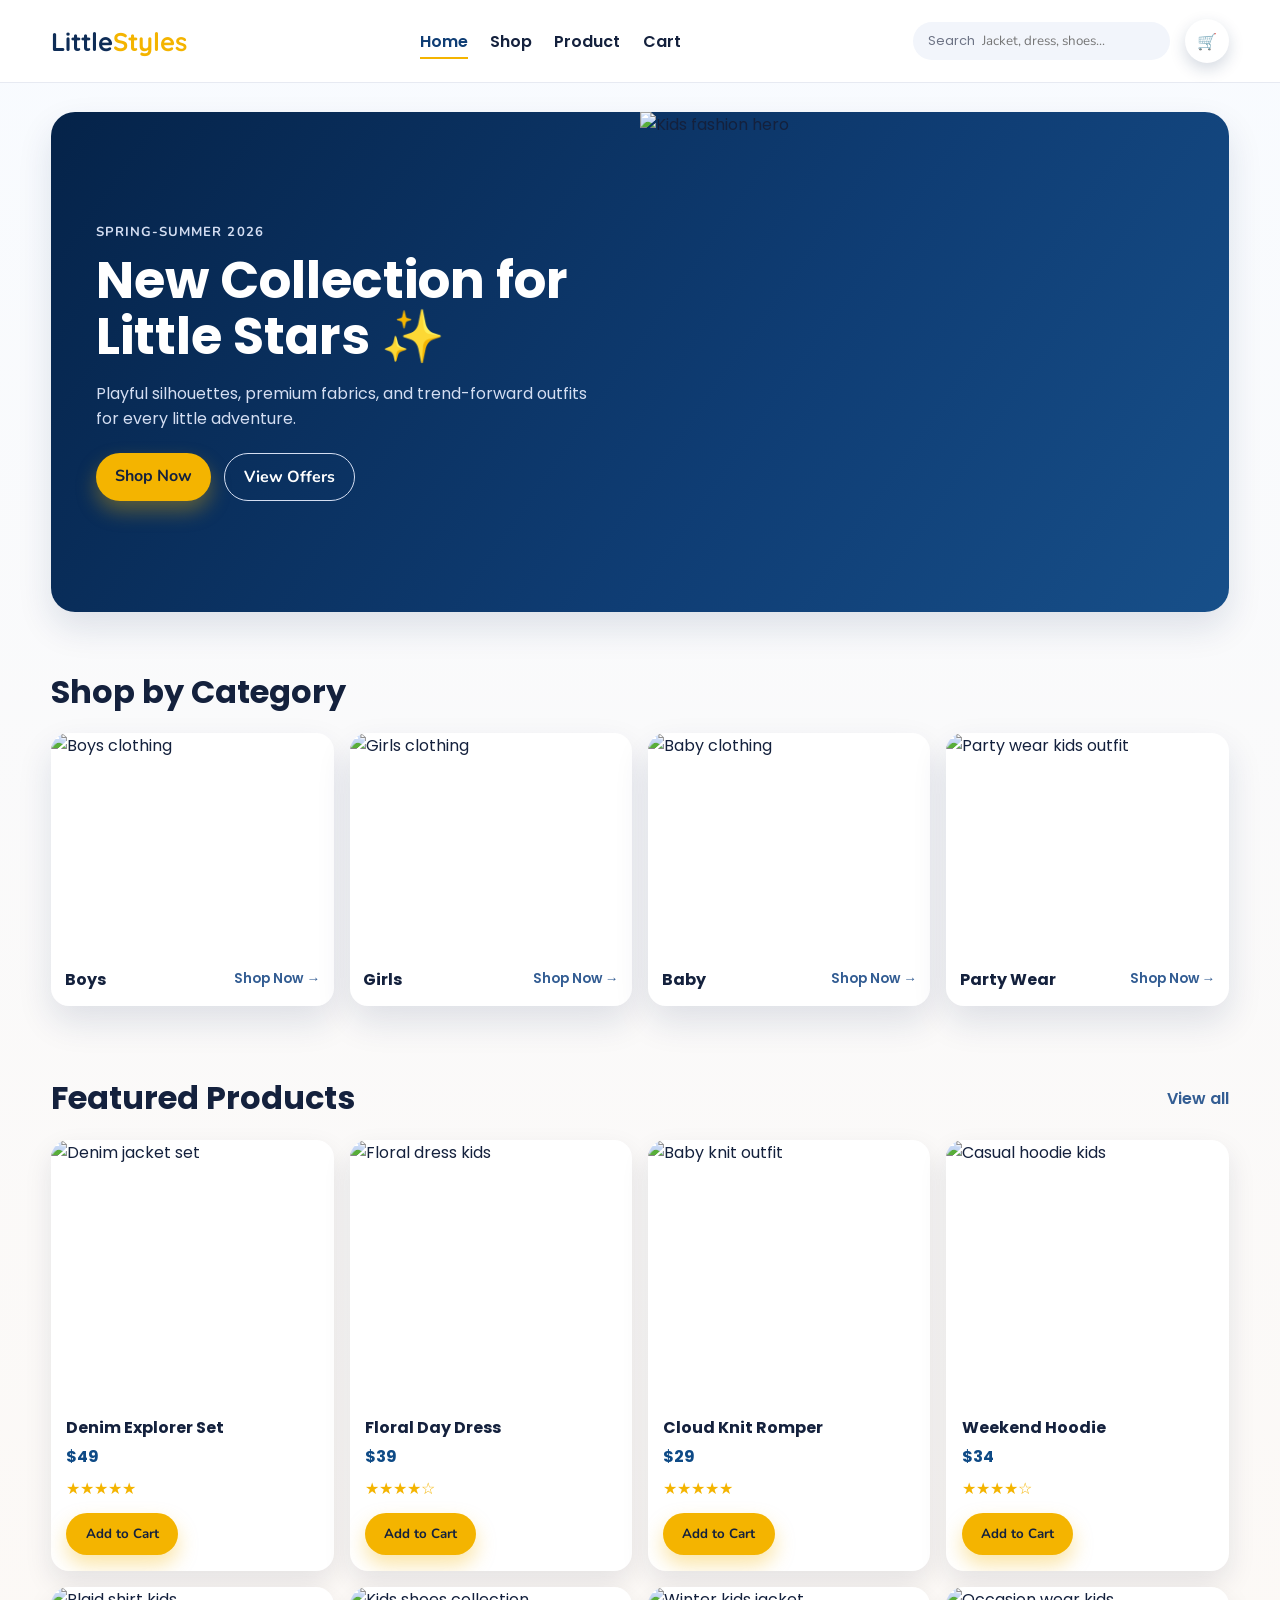
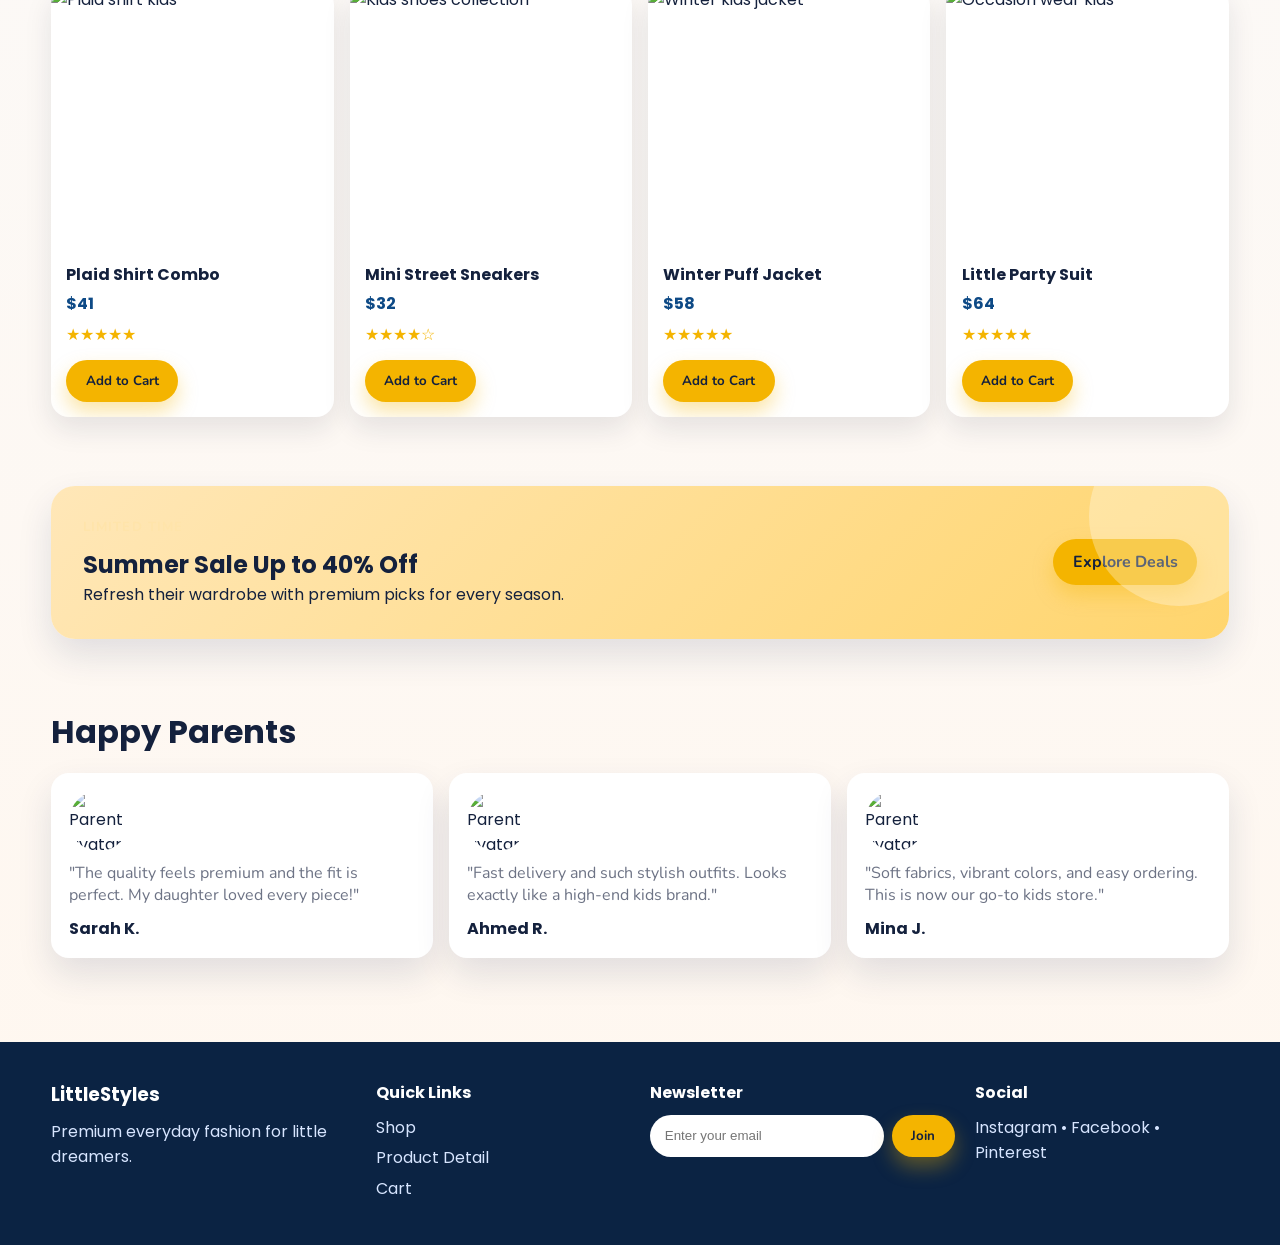
==== index.html @ 6ac4f58c "init" ====
<!DOCTYPE html>
<html lang="en">
<head>
  <meta charset="UTF-8" />
  <meta name="viewport" content="width=device-width, initial-scale=1.0" />
  <title>Little Styles | Kids Fashion Home</title>
  <link rel="preconnect" href="https://fonts.googleapis.com">
  <link rel="preconnect" href="https://fonts.gstatic.com" crossorigin>
  <link href="https://fonts.googleapis.com/css2?family=Nunito:wght@400;600;700;800&family=Poppins:wght@400;500;600;700;800&family=Quicksand:wght@500;600;700&display=swap" rel="stylesheet">
  <link rel="stylesheet" href="styles.css">
</head>
<body data-page="home">
  <header class="site-header">
    <div class="container nav-shell">
      <a href="index.html" class="logo">Little<span>Styles</span></a>
      <nav class="nav-links">
        <a href="index.html">Home</a>
        <a href="products.html">Shop</a>
        <a href="product-detail.html">Product</a>
        <a href="cart.html">Cart</a>
      </nav>
      <div class="nav-actions">
        <label class="search-wrap">
          <span>Search</span>
          <input type="search" placeholder="Jacket, dress, shoes..." />
        </label>
        <a href="cart.html" class="cart-icon" aria-label="Open cart">🛒<span class="cart-count js-cart-count">0</span></a>
      </div>
    </div>
  </header>

  <main>
    <section class="hero">
      <div class="container hero-shell js-parallax" data-speed="0.08">
        <div class="hero-copy">
          <p class="eyebrow">Spring-Summer 2026</p>
          <h1>New Collection for Little Stars ✨</h1>
          <p>Playful silhouettes, premium fabrics, and trend-forward outfits for every little adventure.</p>
          <div class="hero-ctas">
            <a class="btn btn-primary" href="products.html">Shop Now</a>
            <a class="btn btn-outline" href="#offers">View Offers</a>
          </div>
        </div>
        <img src="https://images.pexels.com/photos/3661550/pexels-photo-3661550.jpeg?auto=compress&cs=tinysrgb&w=1200" alt="Kids fashion hero">
      </div>
    </section>

    <section class="section reveal">
      <div class="container">
        <div class="section-head">
          <h2>Shop by Category</h2>
        </div>
        <div class="category-grid">
          <article class="category-card">
            <img src="https://images.pexels.com/photos/1620760/pexels-photo-1620760.jpeg?auto=compress&cs=tinysrgb&w=900" alt="Boys clothing">
            <div class="category-content"><h3>Boys</h3><a href="products.html">Shop Now →</a></div>
          </article>
          <article class="category-card">
            <img src="https://images.pexels.com/photos/1620770/pexels-photo-1620770.jpeg?auto=compress&cs=tinysrgb&w=900" alt="Girls clothing">
            <div class="category-content"><h3>Girls</h3><a href="products.html">Shop Now →</a></div>
          </article>
          <article class="category-card">
            <img src="https://images.pexels.com/photos/459953/pexels-photo-459953.jpeg?auto=compress&cs=tinysrgb&w=900" alt="Baby clothing">
            <div class="category-content"><h3>Baby</h3><a href="products.html">Shop Now →</a></div>
          </article>
          <article class="category-card">
            <img src="https://images.pexels.com/photos/5935728/pexels-photo-5935728.jpeg?auto=compress&cs=tinysrgb&w=900" alt="Party wear kids outfit">
            <div class="category-content"><h3>Party Wear</h3><a href="products.html">Shop Now →</a></div>
          </article>
        </div>
      </div>
    </section>

    <section class="section reveal">
      <div class="container">
        <div class="section-head">
          <h2>Featured Products</h2>
          <a href="products.html" class="inline-link">View all</a>
        </div>
        <div class="product-grid">
          <article class="product-card" data-id="denim-explorer-set" data-name="Denim Explorer Set" data-price="49" data-image="https://images.pexels.com/photos/5559987/pexels-photo-5559987.jpeg?auto=compress&cs=tinysrgb&w=900">
            <img src="https://images.pexels.com/photos/5559987/pexels-photo-5559987.jpeg?auto=compress&cs=tinysrgb&w=900" alt="Denim jacket set">
            <div class="product-info">
              <h3>Denim Explorer Set</h3>
              <p class="price">$49</p>
              <p class="rating">★★★★★</p>
              <button class="btn btn-primary add-to-cart">Add to Cart</button>
            </div>
          </article>
          <article class="product-card" data-id="floral-day-dress" data-name="Floral Day Dress" data-price="39" data-image="https://images.pexels.com/photos/5623078/pexels-photo-5623078.jpeg?auto=compress&cs=tinysrgb&w=900">
            <img src="https://images.pexels.com/photos/5623078/pexels-photo-5623078.jpeg?auto=compress&cs=tinysrgb&w=900" alt="Floral dress kids">
            <div class="product-info">
              <h3>Floral Day Dress</h3>
              <p class="price">$39</p>
              <p class="rating">★★★★☆</p>
              <button class="btn btn-primary add-to-cart">Add to Cart</button>
            </div>
          </article>
          <article class="product-card" data-id="cloud-knit-romper" data-name="Cloud Knit Romper" data-price="29" data-image="https://images.pexels.com/photos/3661367/pexels-photo-3661367.jpeg?auto=compress&cs=tinysrgb&w=900">
            <img src="https://images.pexels.com/photos/3661367/pexels-photo-3661367.jpeg?auto=compress&cs=tinysrgb&w=900" alt="Baby knit outfit">
            <div class="product-info">
              <h3>Cloud Knit Romper</h3>
              <p class="price">$29</p>
              <p class="rating">★★★★★</p>
              <button class="btn btn-primary add-to-cart">Add to Cart</button>
            </div>
          </article>
          <article class="product-card" data-id="weekend-hoodie" data-name="Weekend Hoodie" data-price="34" data-image="https://images.pexels.com/photos/1620768/pexels-photo-1620768.jpeg?auto=compress&cs=tinysrgb&w=900">
            <img src="https://images.pexels.com/photos/1620768/pexels-photo-1620768.jpeg?auto=compress&cs=tinysrgb&w=900" alt="Casual hoodie kids">
            <div class="product-info">
              <h3>Weekend Hoodie</h3>
              <p class="price">$34</p>
              <p class="rating">★★★★☆</p>
              <button class="btn btn-primary add-to-cart">Add to Cart</button>
            </div>
          </article>
          <article class="product-card" data-id="plaid-shirt-combo" data-name="Plaid Shirt Combo" data-price="41" data-image="https://images.pexels.com/photos/5559993/pexels-photo-5559993.jpeg?auto=compress&cs=tinysrgb&w=900">
            <img src="https://images.pexels.com/photos/5559993/pexels-photo-5559993.jpeg?auto=compress&cs=tinysrgb&w=900" alt="Plaid shirt kids">
            <div class="product-info">
              <h3>Plaid Shirt Combo</h3>
              <p class="price">$41</p>
              <p class="rating">★★★★★</p>
              <button class="btn btn-primary add-to-cart">Add to Cart</button>
            </div>
          </article>
          <article class="product-card" data-id="mini-street-sneakers" data-name="Mini Street Sneakers" data-price="32" data-image="https://images.pexels.com/photos/5560047/pexels-photo-5560047.jpeg?auto=compress&cs=tinysrgb&w=900">
            <img src="https://images.pexels.com/photos/5560047/pexels-photo-5560047.jpeg?auto=compress&cs=tinysrgb&w=900" alt="Kids shoes collection">
            <div class="product-info">
              <h3>Mini Street Sneakers</h3>
              <p class="price">$32</p>
              <p class="rating">★★★★☆</p>
              <button class="btn btn-primary add-to-cart">Add to Cart</button>
            </div>
          </article>
          <article class="product-card" data-id="winter-puff-jacket" data-name="Winter Puff Jacket" data-price="58" data-image="https://images.pexels.com/photos/5886042/pexels-photo-5886042.jpeg?auto=compress&cs=tinysrgb&w=900">
            <img src="https://images.pexels.com/photos/5886042/pexels-photo-5886042.jpeg?auto=compress&cs=tinysrgb&w=900" alt="Winter kids jacket">
            <div class="product-info">
              <h3>Winter Puff Jacket</h3>
              <p class="price">$58</p>
              <p class="rating">★★★★★</p>
              <button class="btn btn-primary add-to-cart">Add to Cart</button>
            </div>
          </article>
          <article class="product-card" data-id="little-party-suit" data-name="Little Party Suit" data-price="64" data-image="https://images.pexels.com/photos/5935723/pexels-photo-5935723.jpeg?auto=compress&cs=tinysrgb&w=900">
            <img src="https://images.pexels.com/photos/5935723/pexels-photo-5935723.jpeg?auto=compress&cs=tinysrgb&w=900" alt="Occasion wear kids">
            <div class="product-info">
              <h3>Little Party Suit</h3>
              <p class="price">$64</p>
              <p class="rating">★★★★★</p>
              <button class="btn btn-primary add-to-cart">Add to Cart</button>
            </div>
          </article>
        </div>
      </div>
    </section>

    <section id="offers" class="section reveal">
      <div class="container">
        <div class="promo-banner js-parallax" data-speed="0.05">
          <div>
            <p class="eyebrow">Limited Time</p>
            <h2>Summer Sale Up to 40% Off</h2>
            <p>Refresh their wardrobe with premium picks for every season.</p>
          </div>
          <a href="products.html" class="btn btn-primary">Explore Deals</a>
        </div>
      </div>
    </section>

    <section class="section reveal">
      <div class="container">
        <div class="section-head"><h2>Happy Parents</h2></div>
        <div class="testimonials">
          <article class="testimonial">
            <img src="https://images.pexels.com/photos/774909/pexels-photo-774909.jpeg?auto=compress&cs=tinysrgb&w=600" alt="Parent avatar">
            <p>"The quality feels premium and the fit is perfect. My daughter loved every piece!"</p>
            <h4>Sarah K.</h4>
          </article>
          <article class="testimonial">
            <img src="https://images.pexels.com/photos/220453/pexels-photo-220453.jpeg?auto=compress&cs=tinysrgb&w=600" alt="Parent avatar">
            <p>"Fast delivery and such stylish outfits. Looks exactly like a high-end kids brand."</p>
            <h4>Ahmed R.</h4>
          </article>
          <article class="testimonial">
            <img src="https://images.pexels.com/photos/415829/pexels-photo-415829.jpeg?auto=compress&cs=tinysrgb&w=600" alt="Parent avatar">
            <p>"Soft fabrics, vibrant colors, and easy ordering. This is now our go-to kids store."</p>
            <h4>Mina J.</h4>
          </article>
        </div>
      </div>
    </section>
  </main>

  <footer class="site-footer">
    <div class="container footer-grid">
      <div>
        <h3>LittleStyles</h3>
        <p>Premium everyday fashion for little dreamers.</p>
      </div>
      <div>
        <h4>Quick Links</h4>
        <a href="products.html">Shop</a>
        <a href="product-detail.html">Product Detail</a>
        <a href="cart.html">Cart</a>
      </div>
      <div>
        <h4>Newsletter</h4>
        <form class="newsletter">
          <input type="email" placeholder="Enter your email">
          <button type="button" class="btn btn-primary">Join</button>
        </form>
      </div>
      <div>
        <h4>Social</h4>
        <p>Instagram • Facebook • Pinterest</p>
      </div>
    </div>
  </footer>

  <div class="toast" id="toast"></div>
  <script src="script.js"></script>
</body>
</html>
---- styles.css ----
:root {
  --navy: #0f2d57;
  --ink: #14213d;
  --gold: #f4b400;
  --cream: #fff9ed;
  --paper: #ffffff;
  --muted: #6d7385;
  --line: #e7eaf2;
  --shadow-soft: 0 16px 35px rgba(15, 45, 87, 0.12);
  --radius-lg: 24px;
  --radius-md: 18px;
  --radius-sm: 14px;
}

* {
  box-sizing: border-box;
  margin: 0;
  padding: 0;
}

body {
  font-family: "Poppins", sans-serif;
  color: var(--ink);
  background: linear-gradient(180deg, #f8fbff 0%, #fff7ef 100%);
}

body.drawer-open {
  overflow: hidden;
}

a {
  color: inherit;
  text-decoration: none;
}

img {
  max-width: 100%;
  display: block;
}

.container {
  width: min(1180px, 92vw);
  margin: 0 auto;
}

.site-header {
  position: sticky;
  top: 0;
  z-index: 100;
  background: rgba(255, 255, 255, 0.9);
  backdrop-filter: blur(10px);
  border-bottom: 1px solid var(--line);
}

.nav-shell {
  min-height: 82px;
  display: flex;
  align-items: center;
  justify-content: space-between;
  gap: 1rem;
}

.logo {
  font-family: "Quicksand", sans-serif;
  font-size: 1.6rem;
  font-weight: 700;
  color: var(--navy);
}

.logo span {
  color: var(--gold);
}

.nav-links {
  display: flex;
  gap: 1.4rem;
  font-weight: 600;
}

.nav-links a {
  position: relative;
}

.nav-links a::after {
  content: "";
  position: absolute;
  width: 0;
  height: 2px;
  left: 0;
  bottom: -5px;
  background: var(--gold);
  transition: width 0.25s ease;
}

.nav-links a:hover::after {
  width: 100%;
}

.nav-links a.active {
  color: #0f3d74;
}

.nav-links a.active::after {
  width: 100%;
}

.nav-actions {
  display: flex;
  align-items: center;
  gap: 0.9rem;
}

.search-wrap {
  background: #f2f5fb;
  border: 1px solid transparent;
  border-radius: 999px;
  display: flex;
  align-items: center;
  padding: 0.55rem 0.85rem;
  min-width: 250px;
}

.search-wrap span {
  font-size: 0.8rem;
  color: var(--muted);
  margin-right: 0.45rem;
}

.search-wrap input {
  border: none;
  background: transparent;
  width: 100%;
  outline: none;
  font-family: "Nunito", sans-serif;
}

.cart-icon {
  width: 44px;
  height: 44px;
  display: grid;
  place-items: center;
  border-radius: 50%;
  background: var(--paper);
  border: none;
  cursor: pointer;
  box-shadow: 0 6px 16px rgba(15, 45, 87, 0.18);
  position: relative;
  transition: transform 0.2s ease, box-shadow 0.2s ease;
}

.cart-icon:hover {
  transform: translateY(-2px);
  box-shadow: 0 10px 24px rgba(15, 45, 87, 0.2);
}

.cart-count {
  position: absolute;
  top: -5px;
  right: -5px;
  min-width: 20px;
  height: 20px;
  border-radius: 999px;
  background: #ff4a67;
  color: #fff;
  display: grid;
  place-items: center;
  font-size: 0.72rem;
  font-weight: 700;
  padding: 0 4px;
}

.hero {
  padding: 1.8rem 0 2.4rem;
}

.hero-shell {
  background: linear-gradient(125deg, #052349 0%, #0f3d74 60%, #174f89 100%);
  border-radius: var(--radius-lg);
  overflow: hidden;
  min-height: 500px;
  display: grid;
  grid-template-columns: 1fr 1fr;
  align-items: center;
  box-shadow: var(--shadow-soft);
  animation: floatIn 0.8s ease both;
  will-change: transform;
}

.hero-copy {
  color: #fff;
  padding: 2.8rem;
}

.eyebrow {
  font-family: "Nunito", sans-serif;
  color: #ffe4aa;
  font-weight: 700;
  text-transform: uppercase;
  letter-spacing: 0.08em;
  margin-bottom: 0.7rem;
  font-size: 0.82rem;
}

.hero-copy h1 {
  font-size: clamp(2rem, 4vw, 3.3rem);
  line-height: 1.1;
  margin-bottom: 1rem;
}

.hero-copy p {
  color: #d4def2;
  max-width: 520px;
}

.hero-shell > img {
  width: 100%;
  height: 100%;
  object-fit: cover;
}

.hero-ctas {
  margin-top: 1.4rem;
  display: flex;
  gap: 0.8rem;
}

.btn {
  border: none;
  border-radius: 999px;
  padding: 0.75rem 1.2rem;
  font-family: "Nunito", sans-serif;
  font-weight: 700;
  cursor: pointer;
  transition: transform 0.2s ease, box-shadow 0.2s ease;
}

.btn:hover {
  transform: translateY(-2px);
}

.btn-primary {
  background: var(--gold);
  color: #14213d;
  box-shadow: 0 10px 20px rgba(244, 180, 0, 0.35);
}

.btn-outline {
  border: 1.5px solid #d4def2;
  color: #fff;
  background: transparent;
}

.btn-outline-dark {
  border: 1.5px solid #bdc9dd;
  color: #294d79;
  background: #fff;
}

.btn:active {
  transform: scale(0.98);
}

.section {
  padding: 1.1rem 0 3.2rem;
}

.section-head {
  display: flex;
  align-items: center;
  justify-content: space-between;
  margin-bottom: 1.1rem;
}

.section-head h2 {
  font-size: clamp(1.4rem, 3.2vw, 2rem);
}

.inline-link {
  color: #335d93;
  font-weight: 600;
}

.category-grid {
  display: grid;
  gap: 1rem;
  grid-template-columns: repeat(4, 1fr);
}

.category-card {
  background: #fff;
  border-radius: var(--radius-md);
  overflow: hidden;
  box-shadow: var(--shadow-soft);
  transition: transform 0.25s ease, box-shadow 0.25s ease;
}

.category-card:hover,
.product-card:hover {
  transform: translateY(-5px);
  box-shadow: 0 18px 34px rgba(20, 33, 61, 0.16);
}

.category-card img {
  height: 220px;
  width: 100%;
  object-fit: cover;
}

.category-content {
  padding: 0.85rem;
  display: flex;
  justify-content: space-between;
  align-items: center;
}

.category-content h3 {
  font-size: 1rem;
}

.category-content a {
  font-size: 0.85rem;
  color: #335d93;
  font-weight: 600;
}

.product-grid {
  display: grid;
  grid-template-columns: repeat(4, 1fr);
  gap: 1rem;
}

.product-card {
  background: #fff;
  border-radius: var(--radius-md);
  overflow: hidden;
  box-shadow: 0 12px 28px rgba(20, 33, 61, 0.1);
  transition: transform 0.25s ease, box-shadow 0.25s ease;
}

.product-card img {
  height: 260px;
  width: 100%;
  object-fit: cover;
}

.product-info {
  padding: 0.95rem;
}

.action-row {
  display: flex;
  gap: 0.45rem;
  align-items: center;
}

.action-row .btn {
  padding: 0.56rem 0.82rem;
  font-size: 0.84rem;
}

.product-info h3 {
  font-size: 1rem;
}

.price {
  color: #0e4a86;
  font-weight: 700;
  margin-top: 0.25rem;
}

.rating {
  color: #f4b400;
  margin: 0.4rem 0 0.8rem;
}

.promo-banner {
  border-radius: var(--radius-lg);
  background: linear-gradient(135deg, #ffe7b8, #ffd56d);
  padding: 2rem;
  display: flex;
  justify-content: space-between;
  align-items: center;
  gap: 1rem;
  box-shadow: var(--shadow-soft);
  overflow: hidden;
  position: relative;
}

.promo-banner::after {
  content: "";
  position: absolute;
  width: 180px;
  height: 180px;
  border-radius: 50%;
  background: rgba(255, 255, 255, 0.3);
  top: -60px;
  right: -40px;
}

.testimonials {
  display: grid;
  grid-template-columns: repeat(3, 1fr);
  gap: 1rem;
}

.testimonial {
  background: #fff;
  border-radius: var(--radius-md);
  box-shadow: var(--shadow-soft);
  padding: 1.1rem;
}

.testimonial img {
  width: 60px;
  height: 60px;
  border-radius: 50%;
  object-fit: cover;
  margin-bottom: 0.7rem;
}

.testimonial p {
  color: var(--muted);
  font-family: "Nunito", sans-serif;
  margin-bottom: 0.6rem;
}

.site-footer {
  background: #0b2343;
  color: #d7e5ff;
  margin-top: 2rem;
}

.footer-grid {
  display: grid;
  grid-template-columns: 1.2fr 1fr 1.2fr 1fr;
  gap: 1.3rem;
  padding: 2.4rem 0;
}

.site-footer h4,
.site-footer h3 {
  margin-bottom: 0.6rem;
  color: #fff;
}

.site-footer a {
  display: block;
  margin-bottom: 0.35rem;
}

.newsletter {
  display: flex;
  gap: 0.5rem;
}

.newsletter input {
  border: none;
  border-radius: 999px;
  padding: 0.65rem 0.9rem;
  width: 100%;
}

.page-hero {
  background: linear-gradient(115deg, #0f2d57, #21578f);
  color: #fff;
  border-radius: var(--radius-lg);
  margin: 2rem auto 1.2rem;
  padding: 2rem;
  will-change: transform;
}

.listing-layout {
  display: grid;
  grid-template-columns: 280px 1fr;
  gap: 1rem;
  margin-bottom: 2.4rem;
}

.filters,
.panel {
  background: #fff;
  border-radius: var(--radius-md);
  box-shadow: var(--shadow-soft);
  padding: 1rem;
}

.filters h3 {
  margin-bottom: 0.8rem;
}

.filter-group {
  margin-bottom: 0.9rem;
}

.filter-group p {
  font-weight: 600;
  margin-bottom: 0.5rem;
}

.filter-group label {
  display: block;
  margin-bottom: 0.35rem;
  color: var(--muted);
  font-family: "Nunito", sans-serif;
}

.product-toolbar {
  display: flex;
  justify-content: space-between;
  margin-bottom: 1rem;
}

.product-toolbar select {
  border: 1px solid var(--line);
  border-radius: 999px;
  padding: 0.45rem 0.9rem;
}

.detail-layout {
  display: grid;
  grid-template-columns: 1fr 1fr;
  gap: 1.2rem;
  margin-bottom: 2.2rem;
}

.gallery-main {
  border-radius: var(--radius-lg);
  overflow: hidden;
  box-shadow: var(--shadow-soft);
  margin-bottom: 0.7rem;
}

.gallery-main img {
  width: 100%;
  height: 460px;
  object-fit: cover;
}

.thumb-row {
  display: grid;
  grid-template-columns: repeat(4, 1fr);
  gap: 0.5rem;
}

.thumb {
  border: 2px solid transparent;
  border-radius: var(--radius-sm);
  overflow: hidden;
  cursor: pointer;
  transition: transform 0.2s ease, border-color 0.2s ease;
}

.thumb:hover {
  transform: translateY(-2px);
}

.thumb.active {
  border-color: var(--gold);
}

.thumb img {
  width: 100%;
  height: 92px;
  object-fit: cover;
}

.option-row {
  margin: 1rem 0;
}

.size-btn {
  border: 1px solid var(--line);
  background: #fff;
  border-radius: 999px;
  padding: 0.45rem 0.8rem;
  margin-right: 0.45rem;
  cursor: pointer;
  transition: all 0.2s ease;
}

.size-btn:hover,
.size-btn.active {
  background: #14213d;
  color: #fff;
  border-color: #14213d;
}

.color-dot {
  width: 26px;
  height: 26px;
  display: inline-block;
  border-radius: 50%;
  margin-right: 0.5rem;
  border: 2px solid #fff;
  box-shadow: 0 0 0 1px #d7dbe5;
  cursor: pointer;
  transition: transform 0.2s ease, box-shadow 0.2s ease;
}

.color-dot:hover,
.color-dot.active {
  transform: scale(1.1);
  box-shadow: 0 0 0 2px #14213d;
}

.cart-layout {
  display: grid;
  grid-template-columns: 1.5fr 0.9fr;
  gap: 1rem;
  margin-bottom: 2rem;
}

.cart-item {
  display: grid;
  grid-template-columns: 88px 1fr auto;
  gap: 0.7rem;
  padding: 0.8rem 0;
  border-bottom: 1px solid var(--line);
}

.cart-item img {
  width: 88px;
  height: 88px;
  object-fit: cover;
  border-radius: 12px;
}

.qty-wrap {
  display: flex;
  align-items: center;
  gap: 0.35rem;
}

.qty-btn {
  width: 30px;
  height: 30px;
  border-radius: 8px;
  border: 1px solid var(--line);
  background: #fff;
  cursor: pointer;
  transition: all 0.2s ease;
}

.qty-btn:hover {
  border-color: #9cafca;
  background: #f4f8ff;
}

.drawer-overlay {
  position: fixed;
  inset: 0;
  background: rgba(10, 20, 40, 0.55);
  display: none;
  z-index: 150;
  opacity: 0;
  transition: opacity 0.2s ease;
}

.drawer-overlay.open {
  display: block;
  opacity: 1;
}

.cart-drawer {
  position: fixed;
  top: 0;
  right: -380px;
  width: min(90vw, 360px);
  height: 100vh;
  background: #fff;
  box-shadow: -8px 0 30px rgba(20, 33, 61, 0.2);
  padding: 1rem;
  transition: right 0.3s ease;
}

.cart-drawer.open {
  right: 0;
}

.drawer-header {
  display: flex;
  justify-content: space-between;
  margin-bottom: 1rem;
}

.drawer-list {
  margin-top: 0.9rem;
  border-top: 1px solid var(--line);
  padding-top: 0.7rem;
}

.drawer-item {
  display: flex;
  justify-content: space-between;
  gap: 0.6rem;
  margin-bottom: 0.55rem;
  font-family: "Nunito", sans-serif;
  color: var(--muted);
}

.cart-item-meta h4 {
  margin-bottom: 0.2rem;
}

.remove-btn {
  background: transparent;
  border: none;
  color: #f04b68;
  cursor: pointer;
  font-weight: 600;
  margin-top: 0.35rem;
}

.empty-cart {
  text-align: center;
  color: var(--muted);
  padding: 1.2rem 0.5rem;
}

.toast {
  position: fixed;
  right: 20px;
  bottom: 20px;
  background: #14213d;
  color: #fff;
  padding: 0.75rem 1rem;
  border-radius: 12px;
  box-shadow: 0 12px 30px rgba(20, 33, 61, 0.35);
  transform: translateY(20px);
  opacity: 0;
  pointer-events: none;
  transition: all 0.28s ease;
  z-index: 300;
}

.toast.show {
  transform: translateY(0);
  opacity: 1;
}

.reveal {
  opacity: 0;
  transform: translateY(18px);
  transition: opacity 0.45s ease, transform 0.45s ease;
}

.reveal.visible {
  opacity: 1;
  transform: translateY(0);
}

.demo-loading .category-card,
.demo-loading .product-card,
.demo-loading .testimonial,
.demo-loading .panel,
.demo-loading .promo-banner {
  position: relative;
  overflow: hidden;
}

.demo-loading .category-card > *,
.demo-loading .product-card > *,
.demo-loading .testimonial > *,
.demo-loading .panel > *,
.demo-loading .promo-banner > * {
  visibility: hidden;
}

.demo-loading .category-card::before,
.demo-loading .product-card::before,
.demo-loading .testimonial::before,
.demo-loading .panel::before,
.demo-loading .promo-banner::before {
  content: "";
  position: absolute;
  inset: 0;
  background: linear-gradient(100deg, #eef3fb 20%, #ffffff 45%, #eef3fb 70%);
  background-size: 200% 100%;
  animation: shimmer 1.2s linear infinite;
}

@keyframes floatIn {
  from {
    opacity: 0;
    transform: translateY(16px);
  }
  to {
    opacity: 1;
    transform: translateY(0);
  }
}

@keyframes shimmer {
  0% {
    background-position: 200% 0;
  }
  100% {
    background-position: -200% 0;
  }
}

@media (max-width: 1024px) {
  .product-grid,
  .category-grid {
    grid-template-columns: repeat(2, 1fr);
  }

  .listing-layout,
  .detail-layout,
  .cart-layout,
  .footer-grid,
  .hero-shell {
    grid-template-columns: 1fr;
  }
}

@media (max-width: 720px) {
  .nav-links {
    display: none;
  }

  .search-wrap {
    min-width: 160px;
  }

  .product-grid,
  .category-grid,
  .testimonials {
    grid-template-columns: 1fr;
  }
}
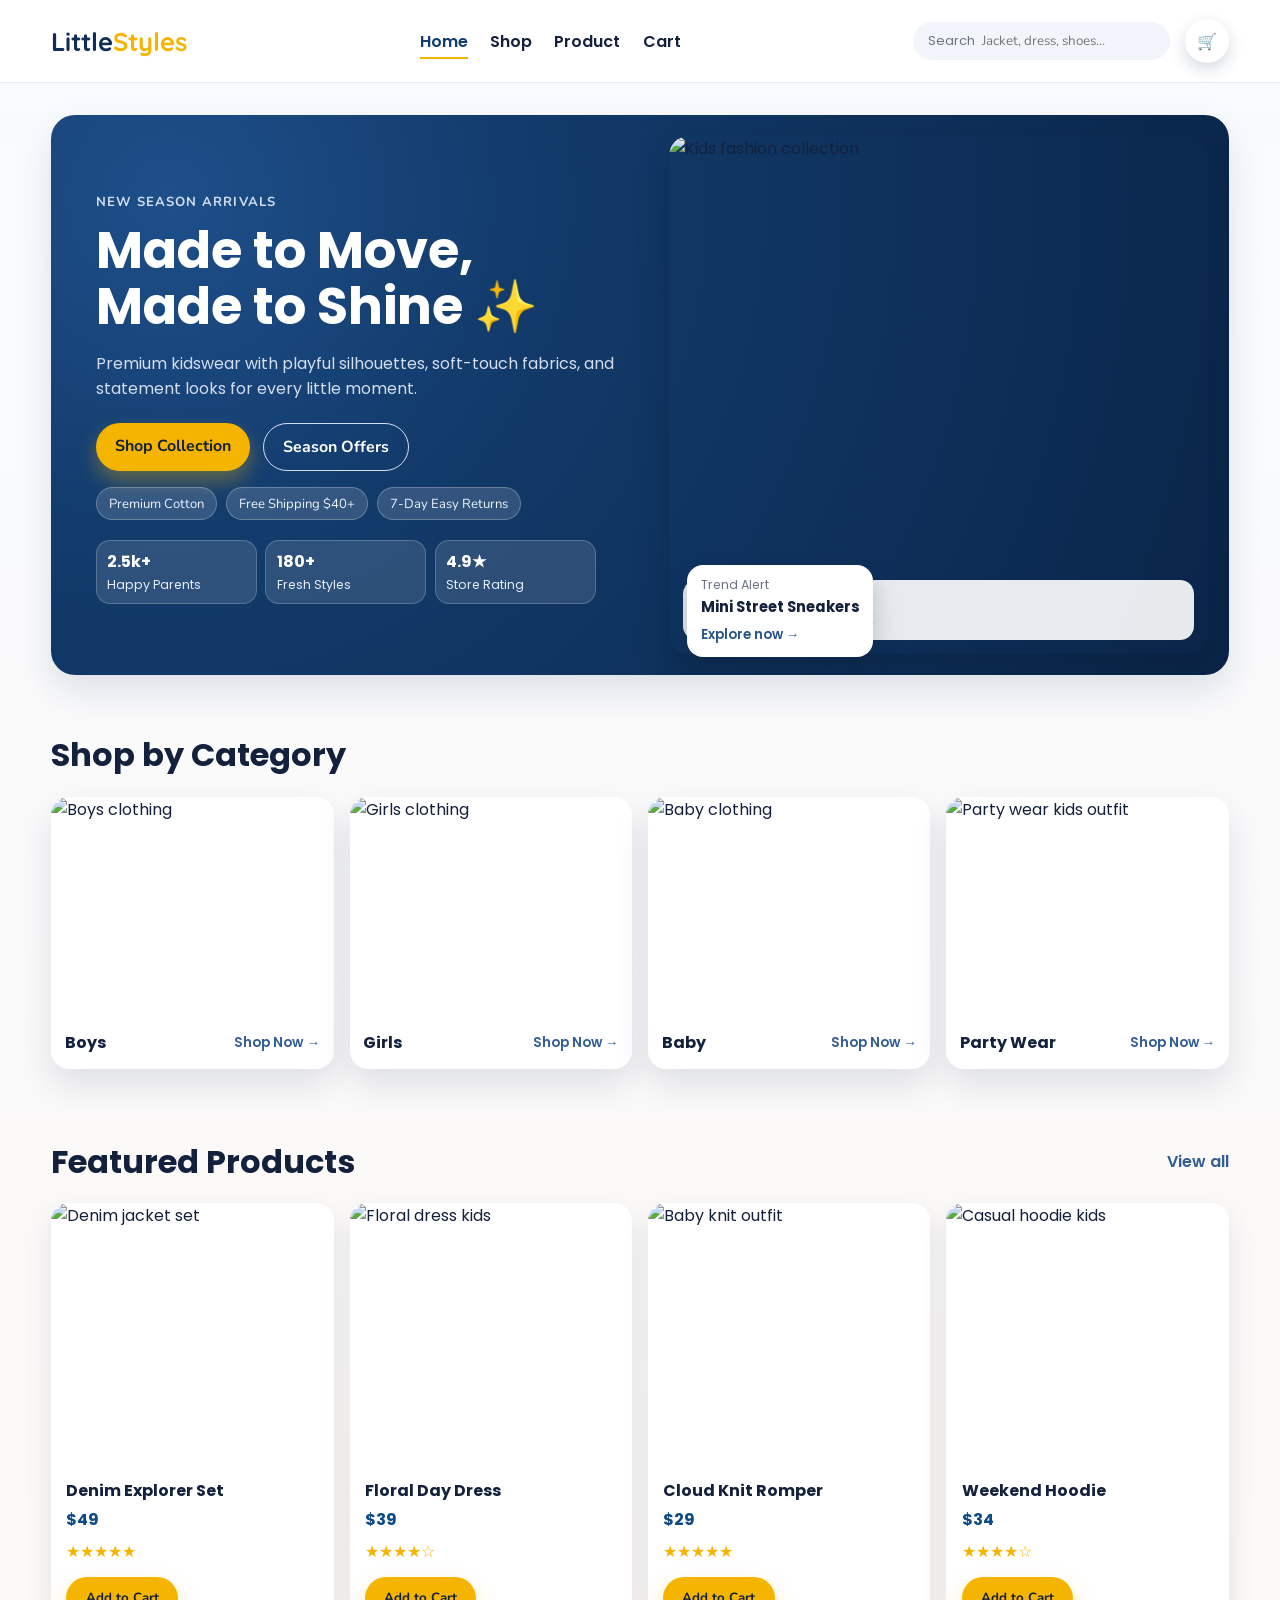
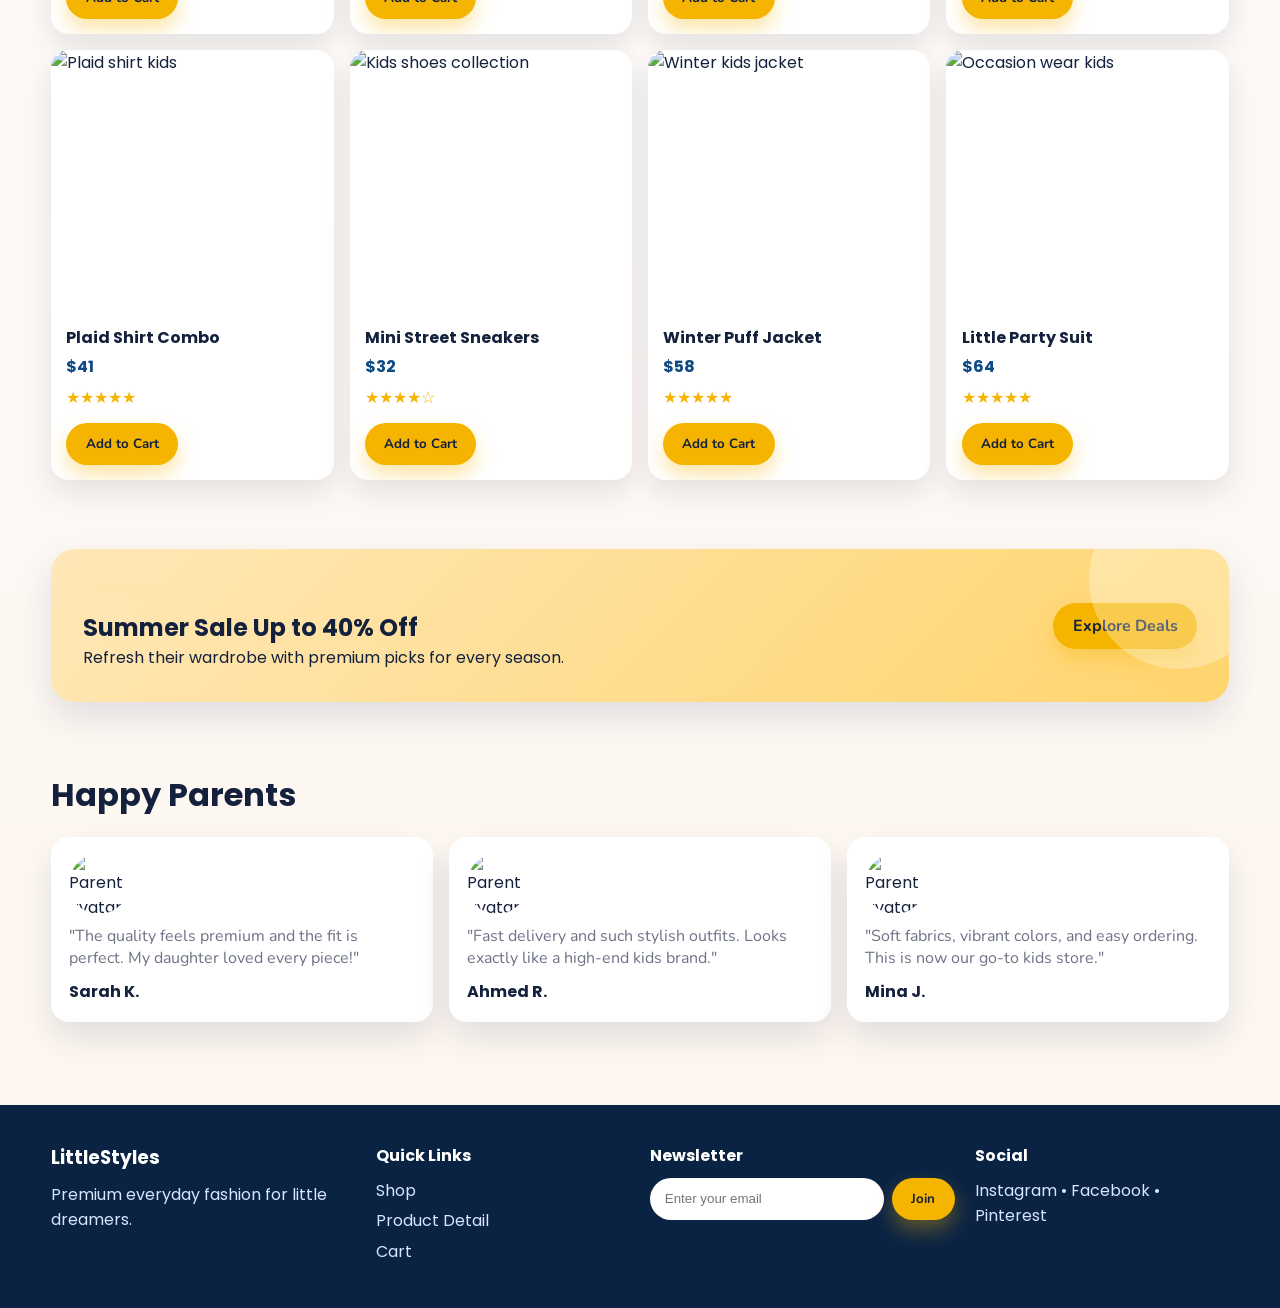
==== commit b38ddc04: "update homepage design" ====
--- a/index.html
+++ b/index.html
@@ -30,18 +30,41 @@
   </header>
 
   <main>
-    <section class="hero">
+    <section class="hero hero-premium">
       <div class="container hero-shell js-parallax" data-speed="0.08">
         <div class="hero-copy">
-          <p class="eyebrow">Spring-Summer 2026</p>
-          <h1>New Collection for Little Stars ✨</h1>
-          <p>Playful silhouettes, premium fabrics, and trend-forward outfits for every little adventure.</p>
+          <p class="eyebrow">New Season Arrivals</p>
+          <h1>Made to Move, Made to Shine ✨</h1>
+          <p>Premium kidswear with playful silhouettes, soft-touch fabrics, and statement looks for every little moment.</p>
           <div class="hero-ctas">
-            <a class="btn btn-primary" href="products.html">Shop Now</a>
-            <a class="btn btn-outline" href="#offers">View Offers</a>
-          </div>
-        </div>
-        <img src="https://images.pexels.com/photos/3661550/pexels-photo-3661550.jpeg?auto=compress&cs=tinysrgb&w=1200" alt="Kids fashion hero">
+            <a class="btn btn-primary" href="products.html">Shop Collection</a>
+            <a class="btn btn-outline" href="#offers">Season Offers</a>
+          </div>
+          <div class="hero-badges">
+            <span>Premium Cotton</span>
+            <span>Free Shipping $40+</span>
+            <span>7-Day Easy Returns</span>
+          </div>
+          <div class="hero-trust">
+            <div><strong>2.5k+</strong><p>Happy Parents</p></div>
+            <div><strong>180+</strong><p>Fresh Styles</p></div>
+            <div><strong>4.9★</strong><p>Store Rating</p></div>
+          </div>
+        </div>
+        <div class="hero-visual">
+          <article class="hero-tile hero-tile-main hero-single-image">
+            <img class="hero-main-image" src="https://images.pexels.com/photos/3661550/pexels-photo-3661550.jpeg?auto=compress&cs=tinysrgb&w=1200" alt="Kids fashion collection">
+            <div class="hero-tile-overlay">
+              <p>Best Seller</p>
+              <h4>Weekend Hoodie Look</h4>
+            </div>
+          </article>
+          <article class="promo-pill">
+            <p>Trend Alert</p>
+            <h4>Mini Street Sneakers</h4>
+            <a href="products.html">Explore now →</a>
+          </article>
+        </div>
       </div>
     </section>
 
@@ -64,7 +87,7 @@
             <div class="category-content"><h3>Baby</h3><a href="products.html">Shop Now →</a></div>
           </article>
           <article class="category-card">
-            <img src="https://images.pexels.com/photos/5935728/pexels-photo-5935728.jpeg?auto=compress&cs=tinysrgb&w=900" alt="Party wear kids outfit">
+            <img src="https://images.pexels.com/photos/5623078/pexels-photo-5623078.jpeg?auto=compress&cs=tinysrgb&w=900" alt="Party wear kids outfit">
             <div class="category-content"><h3>Party Wear</h3><a href="products.html">Shop Now →</a></div>
           </article>
         </div>
@@ -141,8 +164,8 @@
               <button class="btn btn-primary add-to-cart">Add to Cart</button>
             </div>
           </article>
-          <article class="product-card" data-id="little-party-suit" data-name="Little Party Suit" data-price="64" data-image="https://images.pexels.com/photos/5935723/pexels-photo-5935723.jpeg?auto=compress&cs=tinysrgb&w=900">
-            <img src="https://images.pexels.com/photos/5935723/pexels-photo-5935723.jpeg?auto=compress&cs=tinysrgb&w=900" alt="Occasion wear kids">
+          <article class="product-card" data-id="little-party-suit" data-name="Little Party Suit" data-price="64" data-image="https://images.pexels.com/photos/5559987/pexels-photo-5559987.jpeg?auto=compress&cs=tinysrgb&w=900">
+            <img src="https://images.pexels.com/photos/5559987/pexels-photo-5559987.jpeg?auto=compress&cs=tinysrgb&w=900" alt="Occasion wear kids">
             <div class="product-info">
               <h3>Little Party Suit</h3>
               <p class="price">$64</p>
--- a/styles.css
+++ b/styles.css
@@ -173,13 +173,17 @@
   padding: 1.8rem 0 2.4rem;
 }
 
+.hero-premium {
+  padding-top: 2rem;
+}
+
 .hero-shell {
-  background: linear-gradient(125deg, #052349 0%, #0f3d74 60%, #174f89 100%);
+  background: radial-gradient(circle at 10% 15%, #1e4f8a 0%, #123a6a 32%, #0d2e57 72%, #0a2447 100%);
   border-radius: var(--radius-lg);
   overflow: hidden;
-  min-height: 500px;
-  display: grid;
-  grid-template-columns: 1fr 1fr;
+  min-height: 560px;
+  display: grid;
+  grid-template-columns: 1.05fr 0.95fr;
   align-items: center;
   box-shadow: var(--shadow-soft);
   animation: floatIn 0.8s ease both;
@@ -188,7 +192,7 @@
 
 .hero-copy {
   color: #fff;
-  padding: 2.8rem;
+  padding: 3rem 2.8rem 2.6rem;
 }
 
 .eyebrow {
@@ -212,10 +216,131 @@
   max-width: 520px;
 }
 
-.hero-shell > img {
+.hero-visual {
+  position: relative;
+  height: 100%;
+  min-height: 560px;
+  padding: 1.3rem 1.3rem 1.3rem 0;
+}
+
+.hero-visual-grid {
+  height: 100%;
+  display: grid;
+  grid-template-columns: 2fr 1fr;
+  gap: 0.9rem;
+}
+
+.hero-single-image {
+  height: 100%;
+}
+
+.hero-tile {
+  position: relative;
+  border-radius: 20px;
+  overflow: hidden;
+  box-shadow: 0 14px 32px rgba(8, 25, 48, 0.3);
+}
+
+.hero-tile img,
+.hero-main-image {
   width: 100%;
   height: 100%;
   object-fit: cover;
+}
+
+.hero-tile-side img {
+  object-position: center top;
+}
+
+.hero-tile-overlay {
+  position: absolute;
+  left: 14px;
+  right: 14px;
+  bottom: 14px;
+  background: rgba(255, 255, 255, 0.9);
+  border-radius: 14px;
+  padding: 0.65rem 0.75rem;
+}
+
+.hero-tile-overlay p {
+  color: var(--muted);
+  font-size: 0.76rem;
+  font-family: "Nunito", sans-serif;
+}
+
+.hero-tile-overlay h4 {
+  font-size: 0.95rem;
+}
+
+.hero-badges {
+  margin-top: 1rem;
+  display: flex;
+  gap: 0.55rem;
+  flex-wrap: wrap;
+}
+
+.hero-badges span {
+  background: rgba(255, 255, 255, 0.14);
+  border: 1px solid rgba(255, 255, 255, 0.25);
+  color: #ecf3ff;
+  border-radius: 999px;
+  padding: 0.42rem 0.76rem;
+  font-size: 0.82rem;
+  font-family: "Nunito", sans-serif;
+}
+
+.hero-trust {
+  margin-top: 1.2rem;
+  display: grid;
+  grid-template-columns: repeat(3, 1fr);
+  gap: 0.55rem;
+  max-width: 500px;
+}
+
+.hero-trust div {
+  background: rgba(255, 255, 255, 0.12);
+  border: 1px solid rgba(255, 255, 255, 0.2);
+  border-radius: 14px;
+  padding: 0.55rem 0.65rem;
+}
+
+.hero-trust strong {
+  display: block;
+  font-size: 1rem;
+}
+
+.hero-trust p {
+  margin-top: 0.1rem;
+  font-size: 0.78rem;
+  color: #e5eeff;
+}
+
+.promo-pill {
+  position: absolute;
+  left: 18px;
+  bottom: 18px;
+  background: #fff;
+  border-radius: 16px;
+  box-shadow: 0 14px 26px rgba(20, 33, 61, 0.22);
+  padding: 0.7rem 0.85rem;
+  max-width: 245px;
+  animation: bob 3.2s ease-in-out infinite;
+}
+
+.promo-pill p {
+  color: var(--muted);
+  font-size: 0.78rem;
+}
+
+.promo-pill h4 {
+  font-size: 0.93rem;
+  margin: 0.12rem 0 0.2rem;
+}
+
+.promo-pill a {
+  color: #29548b;
+  font-weight: 600;
+  font-size: 0.84rem;
 }
 
 .hero-ctas {
@@ -799,6 +924,16 @@
   }
 }
 
+@keyframes bob {
+  0%,
+  100% {
+    transform: translateY(0);
+  }
+  50% {
+    transform: translateY(-5px);
+  }
+}
+
 @media (max-width: 1024px) {
   .product-grid,
   .category-grid {
@@ -812,6 +947,23 @@
   .hero-shell {
     grid-template-columns: 1fr;
   }
+
+  .hero-copy {
+    padding-bottom: 1.2rem;
+  }
+
+  .hero-visual {
+    min-height: 430px;
+    padding: 0 1.1rem 1.1rem;
+  }
+
+  .hero-visual-grid {
+    grid-template-columns: 1.4fr 1fr;
+  }
+
+  .hero-single-image {
+    min-height: 360px;
+  }
 }
 
 @media (max-width: 720px) {
@@ -828,4 +980,14 @@
   .testimonials {
     grid-template-columns: 1fr;
   }
-}
+
+  .hero-trust {
+    grid-template-columns: 1fr;
+  }
+
+  .promo-pill {
+    left: 14px;
+    right: 14px;
+    max-width: unset;
+  }
+}
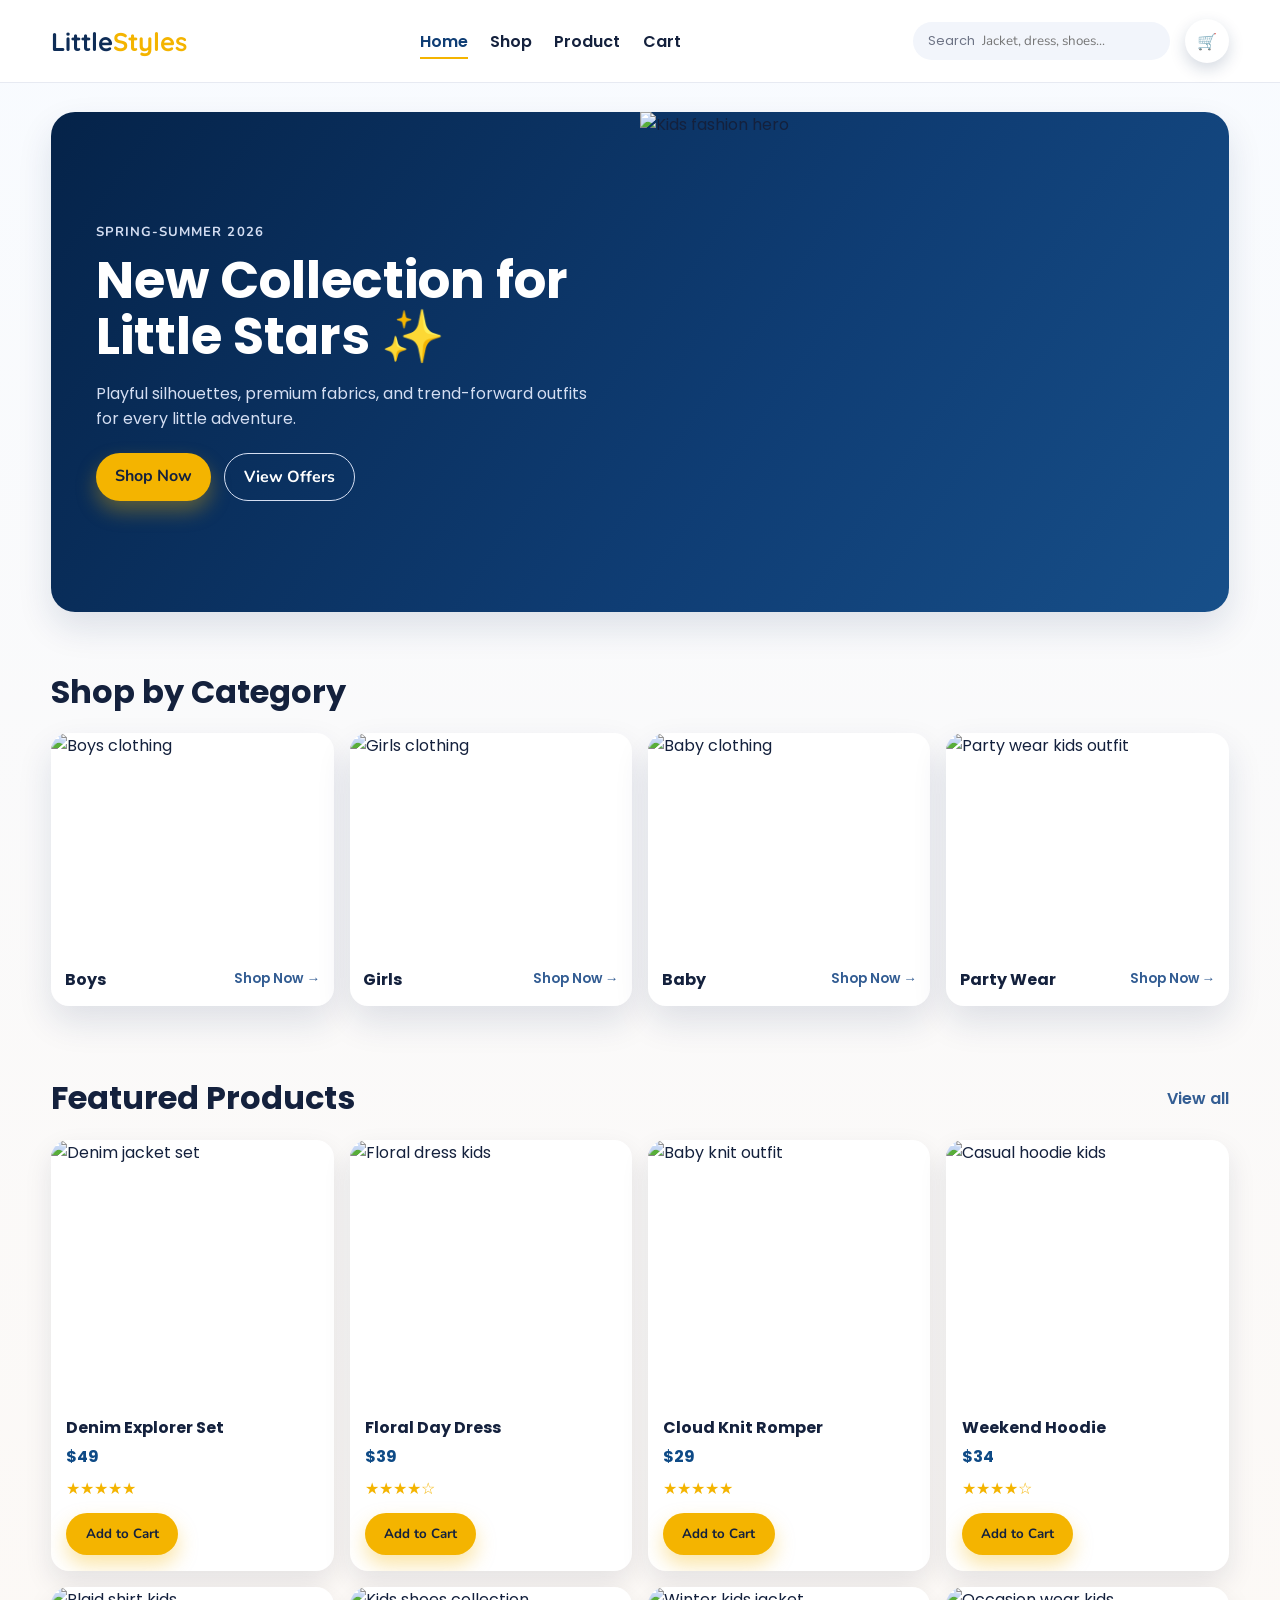
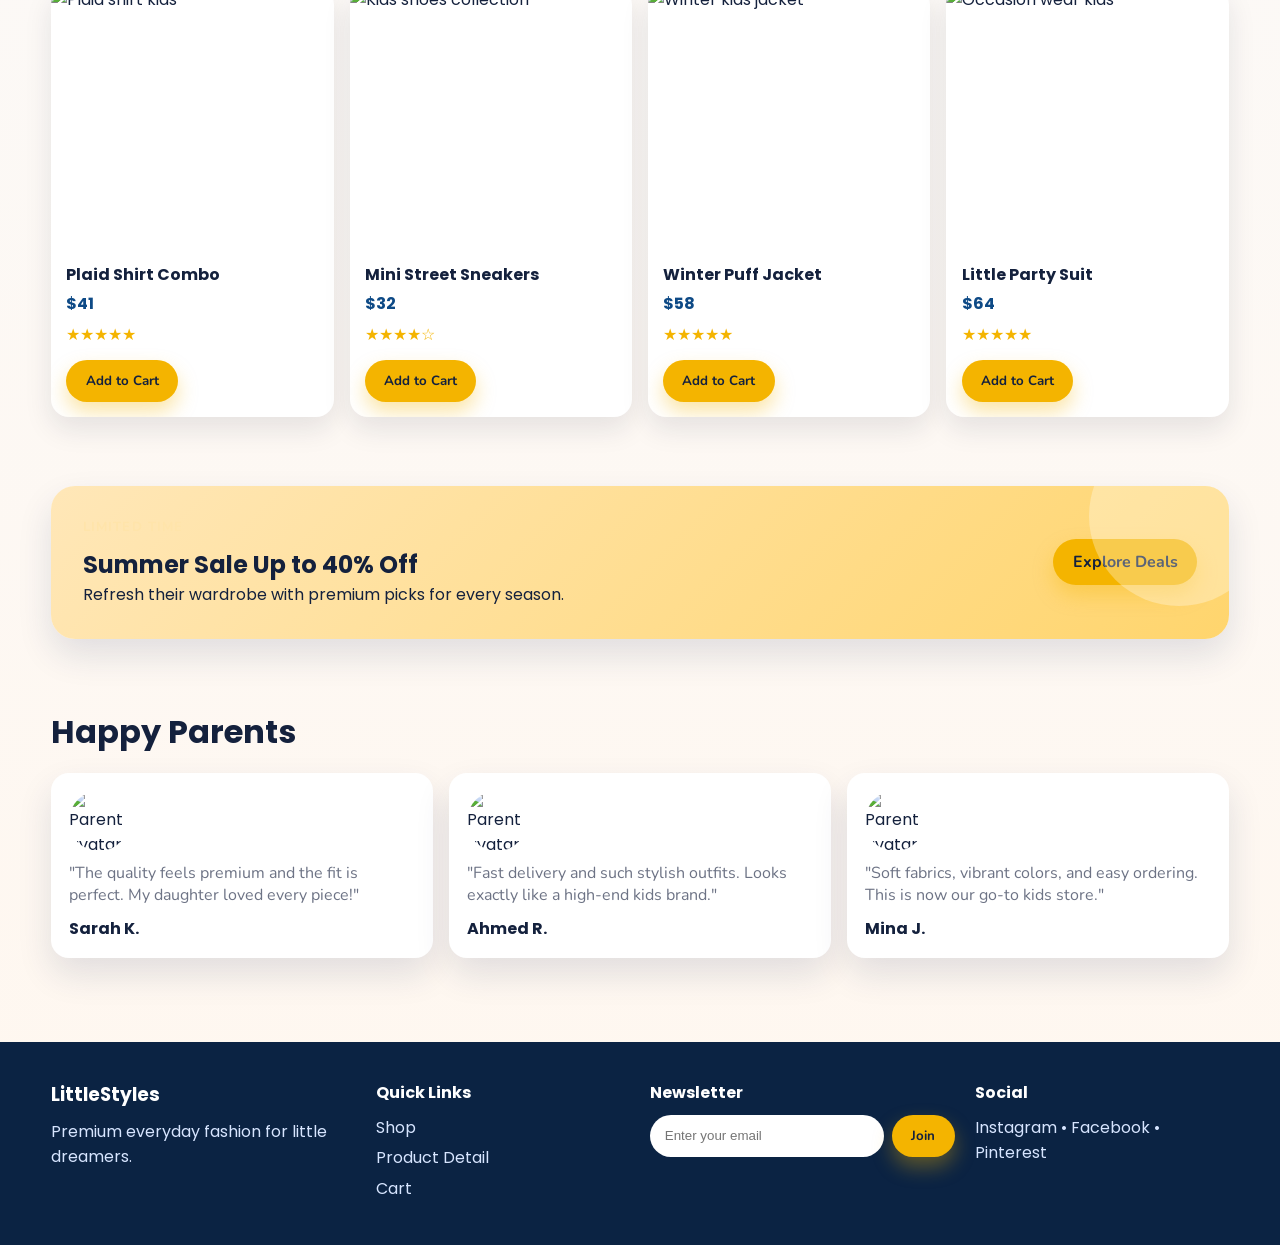
==== commit 7fb8255f: "Revert "update homepage design" This reverts commit b38ddc04025d863666b374dda8bd77789d153823." ====
--- a/index.html
+++ b/index.html
@@ -30,41 +30,18 @@
   </header>
 
   <main>
-    <section class="hero hero-premium">
+    <section class="hero">
       <div class="container hero-shell js-parallax" data-speed="0.08">
         <div class="hero-copy">
-          <p class="eyebrow">New Season Arrivals</p>
-          <h1>Made to Move, Made to Shine ✨</h1>
-          <p>Premium kidswear with playful silhouettes, soft-touch fabrics, and statement looks for every little moment.</p>
+          <p class="eyebrow">Spring-Summer 2026</p>
+          <h1>New Collection for Little Stars ✨</h1>
+          <p>Playful silhouettes, premium fabrics, and trend-forward outfits for every little adventure.</p>
           <div class="hero-ctas">
-            <a class="btn btn-primary" href="products.html">Shop Collection</a>
-            <a class="btn btn-outline" href="#offers">Season Offers</a>
+            <a class="btn btn-primary" href="products.html">Shop Now</a>
+            <a class="btn btn-outline" href="#offers">View Offers</a>
           </div>
-          <div class="hero-badges">
-            <span>Premium Cotton</span>
-            <span>Free Shipping $40+</span>
-            <span>7-Day Easy Returns</span>
-          </div>
-          <div class="hero-trust">
-            <div><strong>2.5k+</strong><p>Happy Parents</p></div>
-            <div><strong>180+</strong><p>Fresh Styles</p></div>
-            <div><strong>4.9★</strong><p>Store Rating</p></div>
-          </div>
-        </div>
-        <div class="hero-visual">
-          <article class="hero-tile hero-tile-main hero-single-image">
-            <img class="hero-main-image" src="https://images.pexels.com/photos/3661550/pexels-photo-3661550.jpeg?auto=compress&cs=tinysrgb&w=1200" alt="Kids fashion collection">
-            <div class="hero-tile-overlay">
-              <p>Best Seller</p>
-              <h4>Weekend Hoodie Look</h4>
-            </div>
-          </article>
-          <article class="promo-pill">
-            <p>Trend Alert</p>
-            <h4>Mini Street Sneakers</h4>
-            <a href="products.html">Explore now →</a>
-          </article>
-        </div>
+        </div>
+        <img src="https://images.pexels.com/photos/3661550/pexels-photo-3661550.jpeg?auto=compress&cs=tinysrgb&w=1200" alt="Kids fashion hero">
       </div>
     </section>
 
@@ -87,7 +64,7 @@
             <div class="category-content"><h3>Baby</h3><a href="products.html">Shop Now →</a></div>
           </article>
           <article class="category-card">
-            <img src="https://images.pexels.com/photos/5623078/pexels-photo-5623078.jpeg?auto=compress&cs=tinysrgb&w=900" alt="Party wear kids outfit">
+            <img src="https://images.pexels.com/photos/5935728/pexels-photo-5935728.jpeg?auto=compress&cs=tinysrgb&w=900" alt="Party wear kids outfit">
             <div class="category-content"><h3>Party Wear</h3><a href="products.html">Shop Now →</a></div>
           </article>
         </div>
@@ -164,8 +141,8 @@
               <button class="btn btn-primary add-to-cart">Add to Cart</button>
             </div>
           </article>
-          <article class="product-card" data-id="little-party-suit" data-name="Little Party Suit" data-price="64" data-image="https://images.pexels.com/photos/5559987/pexels-photo-5559987.jpeg?auto=compress&cs=tinysrgb&w=900">
-            <img src="https://images.pexels.com/photos/5559987/pexels-photo-5559987.jpeg?auto=compress&cs=tinysrgb&w=900" alt="Occasion wear kids">
+          <article class="product-card" data-id="little-party-suit" data-name="Little Party Suit" data-price="64" data-image="https://images.pexels.com/photos/5935723/pexels-photo-5935723.jpeg?auto=compress&cs=tinysrgb&w=900">
+            <img src="https://images.pexels.com/photos/5935723/pexels-photo-5935723.jpeg?auto=compress&cs=tinysrgb&w=900" alt="Occasion wear kids">
             <div class="product-info">
               <h3>Little Party Suit</h3>
               <p class="price">$64</p>
--- a/styles.css
+++ b/styles.css
@@ -173,17 +173,13 @@
   padding: 1.8rem 0 2.4rem;
 }
 
-.hero-premium {
-  padding-top: 2rem;
-}
-
 .hero-shell {
-  background: radial-gradient(circle at 10% 15%, #1e4f8a 0%, #123a6a 32%, #0d2e57 72%, #0a2447 100%);
+  background: linear-gradient(125deg, #052349 0%, #0f3d74 60%, #174f89 100%);
   border-radius: var(--radius-lg);
   overflow: hidden;
-  min-height: 560px;
-  display: grid;
-  grid-template-columns: 1.05fr 0.95fr;
+  min-height: 500px;
+  display: grid;
+  grid-template-columns: 1fr 1fr;
   align-items: center;
   box-shadow: var(--shadow-soft);
   animation: floatIn 0.8s ease both;
@@ -192,7 +188,7 @@
 
 .hero-copy {
   color: #fff;
-  padding: 3rem 2.8rem 2.6rem;
+  padding: 2.8rem;
 }
 
 .eyebrow {
@@ -216,131 +212,10 @@
   max-width: 520px;
 }
 
-.hero-visual {
-  position: relative;
-  height: 100%;
-  min-height: 560px;
-  padding: 1.3rem 1.3rem 1.3rem 0;
-}
-
-.hero-visual-grid {
-  height: 100%;
-  display: grid;
-  grid-template-columns: 2fr 1fr;
-  gap: 0.9rem;
-}
-
-.hero-single-image {
-  height: 100%;
-}
-
-.hero-tile {
-  position: relative;
-  border-radius: 20px;
-  overflow: hidden;
-  box-shadow: 0 14px 32px rgba(8, 25, 48, 0.3);
-}
-
-.hero-tile img,
-.hero-main-image {
+.hero-shell > img {
   width: 100%;
   height: 100%;
   object-fit: cover;
-}
-
-.hero-tile-side img {
-  object-position: center top;
-}
-
-.hero-tile-overlay {
-  position: absolute;
-  left: 14px;
-  right: 14px;
-  bottom: 14px;
-  background: rgba(255, 255, 255, 0.9);
-  border-radius: 14px;
-  padding: 0.65rem 0.75rem;
-}
-
-.hero-tile-overlay p {
-  color: var(--muted);
-  font-size: 0.76rem;
-  font-family: "Nunito", sans-serif;
-}
-
-.hero-tile-overlay h4 {
-  font-size: 0.95rem;
-}
-
-.hero-badges {
-  margin-top: 1rem;
-  display: flex;
-  gap: 0.55rem;
-  flex-wrap: wrap;
-}
-
-.hero-badges span {
-  background: rgba(255, 255, 255, 0.14);
-  border: 1px solid rgba(255, 255, 255, 0.25);
-  color: #ecf3ff;
-  border-radius: 999px;
-  padding: 0.42rem 0.76rem;
-  font-size: 0.82rem;
-  font-family: "Nunito", sans-serif;
-}
-
-.hero-trust {
-  margin-top: 1.2rem;
-  display: grid;
-  grid-template-columns: repeat(3, 1fr);
-  gap: 0.55rem;
-  max-width: 500px;
-}
-
-.hero-trust div {
-  background: rgba(255, 255, 255, 0.12);
-  border: 1px solid rgba(255, 255, 255, 0.2);
-  border-radius: 14px;
-  padding: 0.55rem 0.65rem;
-}
-
-.hero-trust strong {
-  display: block;
-  font-size: 1rem;
-}
-
-.hero-trust p {
-  margin-top: 0.1rem;
-  font-size: 0.78rem;
-  color: #e5eeff;
-}
-
-.promo-pill {
-  position: absolute;
-  left: 18px;
-  bottom: 18px;
-  background: #fff;
-  border-radius: 16px;
-  box-shadow: 0 14px 26px rgba(20, 33, 61, 0.22);
-  padding: 0.7rem 0.85rem;
-  max-width: 245px;
-  animation: bob 3.2s ease-in-out infinite;
-}
-
-.promo-pill p {
-  color: var(--muted);
-  font-size: 0.78rem;
-}
-
-.promo-pill h4 {
-  font-size: 0.93rem;
-  margin: 0.12rem 0 0.2rem;
-}
-
-.promo-pill a {
-  color: #29548b;
-  font-weight: 600;
-  font-size: 0.84rem;
 }
 
 .hero-ctas {
@@ -924,16 +799,6 @@
   }
 }
 
-@keyframes bob {
-  0%,
-  100% {
-    transform: translateY(0);
-  }
-  50% {
-    transform: translateY(-5px);
-  }
-}
-
 @media (max-width: 1024px) {
   .product-grid,
   .category-grid {
@@ -947,23 +812,6 @@
   .hero-shell {
     grid-template-columns: 1fr;
   }
-
-  .hero-copy {
-    padding-bottom: 1.2rem;
-  }
-
-  .hero-visual {
-    min-height: 430px;
-    padding: 0 1.1rem 1.1rem;
-  }
-
-  .hero-visual-grid {
-    grid-template-columns: 1.4fr 1fr;
-  }
-
-  .hero-single-image {
-    min-height: 360px;
-  }
 }
 
 @media (max-width: 720px) {
@@ -980,14 +828,4 @@
   .testimonials {
     grid-template-columns: 1fr;
   }
-
-  .hero-trust {
-    grid-template-columns: 1fr;
-  }
-
-  .promo-pill {
-    left: 14px;
-    right: 14px;
-    max-width: unset;
-  }
-}
+}
